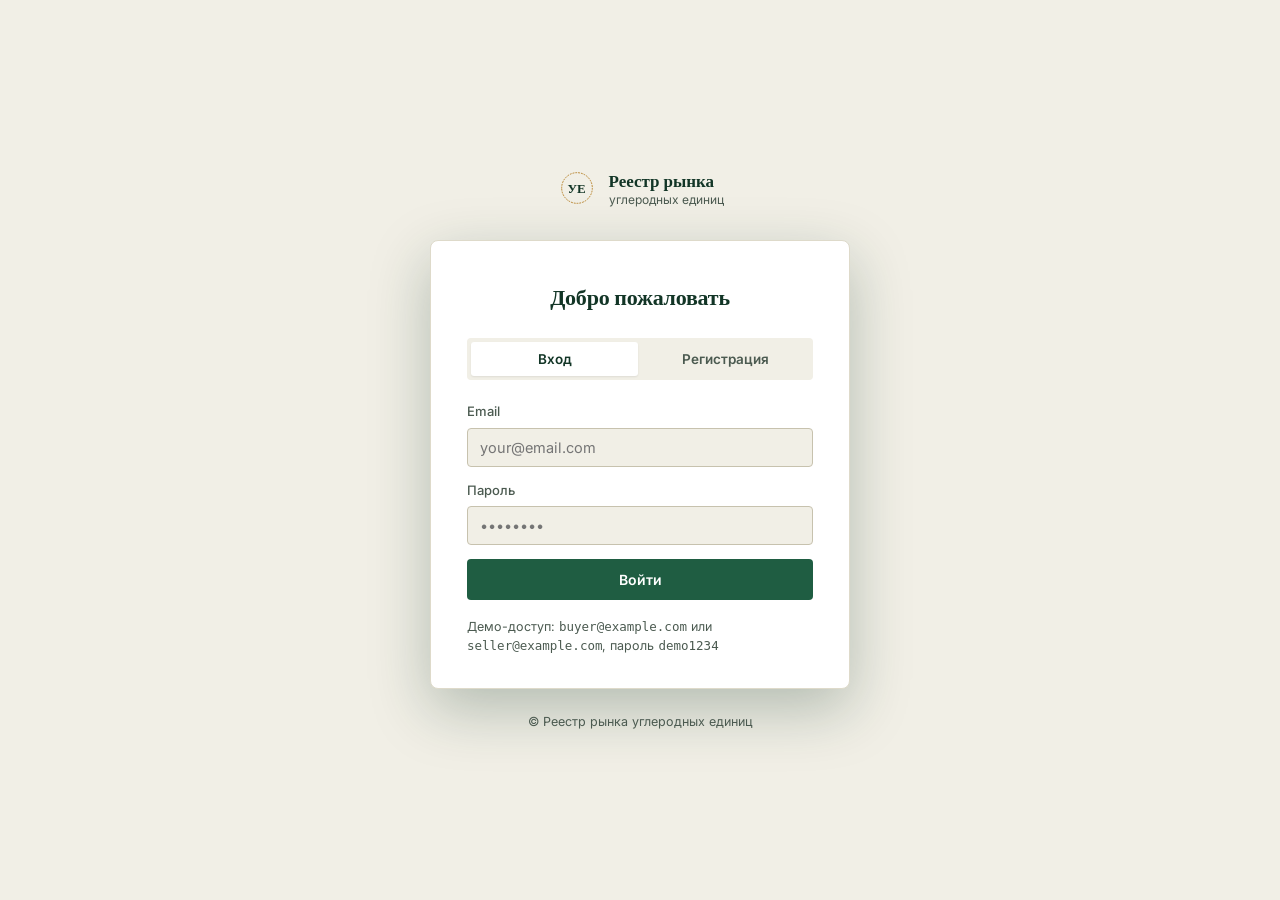
==== login.html @ e56c46d9 "first commit" ====
<!doctype html>
<html lang="ru">
<head>
<meta charset="utf-8" />
<meta name="viewport" content="width=device-width, initial-scale=1" />
<title>Войти · Рынок углеродных единиц</title>
<link rel="preconnect" href="https://fonts.googleapis.com">
<link rel="preconnect" href="https://fonts.gstatic.com" crossorigin>
<link href="https://fonts.googleapis.com/css2?family=Fraunces:opsz,wght@9..144,400;9..144,500;9..144,600&family=Inter:wght@400;500;600;700&family=IBM+Plex+Mono:wght@400;500&display=swap" rel="stylesheet">
<link rel="stylesheet" href="/style.css" />
<style>
  /* Страница входа — центрированная карточка на фоне paper */
  .login-page {
    min-height: 100vh;
    display: flex;
    flex-direction: column;
    align-items: center;
    justify-content: center;
    padding: 24px 16px;
    background: var(--paper);
  }

  .login-brand {
    display: flex;
    align-items: center;
    gap: 12px;
    margin-bottom: 32px;
    text-decoration: none;
  }
  .login-brand-text {
    display: flex;
    flex-direction: column;
    line-height: 1.25;
  }
  .login-brand-name {
    font-family: var(--font-display);
    font-size: 17px;
    font-weight: 600;
    color: var(--forest-deep);
  }
  .login-brand-sub {
    font-size: 12px;
    color: var(--ink-soft);
  }

  .login-card {
    width: 100%;
    max-width: 420px;
    background: var(--surface);
    border: 1px solid var(--line);
    border-radius: var(--radius-md);
    padding: 40px 36px 32px;
    box-shadow: var(--shadow-modal);
    text-align: center;
  }

  .login-title {
    font-size: 22px;
    margin-bottom: 24px;
  }

  /* Перекрываем display: none у [hidden] для форм,
     чтобы tabbar-переключатель работал корректно */
  .login-card form[hidden] {
    display: none !important;
  }

  .auth-error {
    margin-top: 8px;
    color: var(--brick);
    background: var(--brick-tint);
    border-radius: var(--radius-sm);
    padding: 10px 12px;
    font-size: 13.5px;
    text-align: left;
  }

  .login-footer {
    margin-top: 24px;
    font-size: 12.5px;
    color: var(--ink-soft);
  }
</style>
</head>
<body>
<div class="login-page">

  <!-- Логотип -->
  <div class="login-brand">
    <span class="seal" aria-hidden="true">
      <svg viewBox="0 0 120 120"><path d="M 60,60 m -46,0 a 46,46 0 1,1 92,0 a 46,46 0 1,1 -92,0"/></svg>
      <span class="seal-year">УЕ</span>
    </span>
    <span class="login-brand-text">
      <span class="login-brand-name">Реестр рынка</span>
      <span class="login-brand-sub">углеродных единиц</span>
    </span>
  </div>

  <!-- Карточка входа / регистрации -->
  <div class="login-card">
    <h2 class="login-title">Добро пожаловать</h2>

    <div class="tabbar" role="tablist">
      <button class="tabbar-btn is-active" data-authtab="login" role="tab">Вход</button>
      <button class="tabbar-btn" data-authtab="register" role="tab">Регистрация</button>
    </div>

    <!-- Форма входа -->
    <form id="login-form" class="stack">
      <label class="field">
        <span>Email</span>
        <input type="email" name="email" required autocomplete="email" placeholder="your@email.com">
      </label>
      <label class="field">
        <span>Пароль</span>
        <input type="password" name="password" required autocomplete="current-password" placeholder="••••••••">
      </label>
      <button class="btn btn--primary" type="submit">Войти</button>
      <p class="hint">Демо-доступ: <code>buyer@example.com</code> или <code>seller@example.com</code>, пароль <code>demo1234</code></p>
    </form>

    <!-- Форма регистрации -->
    <form id="register-form" class="stack" hidden>
      <label class="field">
        <span>Тип участника</span>
        <select name="user_type" id="user-type-select">
          <option value="INDIVIDUAL">Физическое лицо</option>
          <option value="LEGAL_ENTITY">Юридическое лицо</option>
        </select>
      </label>
      <label class="field">
        <span>ФИО / Название организации</span>
        <input type="text" name="display_name" required placeholder="например, Иван Иванов">
      </label>
      <label class="field" id="inn-field" hidden>
        <span>ИНН</span>
        <input type="text" name="inn" placeholder="7701234567">
      </label>
      <label class="field" id="ogrn-field" hidden>
        <span>ОГРН</span>
        <input type="text" name="ogrn" placeholder="1027700123456">
      </label>
      <label class="field">
        <span>Email</span>
        <input type="email" name="email" required autocomplete="email" placeholder="your@email.com">
      </label>
      <label class="field">
        <span>Пароль</span>
        <input type="password" name="password" required autocomplete="new-password" placeholder="минимум 6 символов">
      </label>
      <button class="btn btn--primary" type="submit">Зарегистрироваться</button>
    </form>

    <p id="auth-error" class="auth-error" hidden></p>
  </div>

  <p class="login-footer">© Реестр рынка углеродных единиц</p>
</div>

<script src="/config.js"></script>
<script>
  const API_BASE_URL = (window.CARBON_MARKET_API_URL || "http://127.0.0.1:8000").replace(/\/+$/, "");

  function apiUrl(path) {
    if (/^https?:\/\//i.test(path)) return path;
    const normalizedPath = path.startsWith("/") ? path : `/${path}`;
    return `${API_BASE_URL}${normalizedPath}`;
  }

  // Если уже авторизован — сразу на главную
  if (localStorage.getItem("cm_token")) {
    window.location.replace("/");
  }

  // Переключение вкладок Вход / Регистрация
  document.querySelectorAll("[data-authtab]").forEach((btn) => {
    btn.addEventListener("click", () => {
      document.querySelectorAll("[data-authtab]").forEach((b) => b.classList.remove("is-active"));
      btn.classList.add("is-active");
      const target = btn.dataset.authtab;
      document.getElementById("login-form").hidden = target !== "login";
      document.getElementById("register-form").hidden = target !== "register";
      document.getElementById("auth-error").hidden = true;
    });
  });

  // Показ/скрытие полей ИНН и ОГРН для юрлиц
  document.getElementById("user-type-select").addEventListener("change", function () {
    const isLegal = this.value === "LEGAL_ENTITY";
    document.getElementById("inn-field").hidden = !isLegal;
    document.getElementById("ogrn-field").hidden = !isLegal;
  });

  function showError(msg) {
    const el = document.getElementById("auth-error");
    el.textContent = msg;
    el.hidden = false;
  }

  async function apiFetch(path, body) {
    const res = await fetch(apiUrl(path), {
      method: "POST",
      headers: { "Content-Type": "application/json" },
      body: JSON.stringify(body),
    });
    let data = null;
    try { data = await res.json(); } catch (_) {}
    if (!res.ok) {
      throw new Error(data?.detail || data?.error || `Ошибка ${res.status}`);
    }
    return data;
  }

  function onSuccess(data) {
    localStorage.setItem("cm_token", data.token);
    localStorage.setItem("cm_user", JSON.stringify({
      id: data.user_id,
      user_type: data.user_type,
      display_name: data.display_name,
    }));
    window.location.replace("/");
  }

  document.getElementById("login-form").addEventListener("submit", async (e) => {
    e.preventDefault();
    const fd = new FormData(e.target);
    try {
      const data = await apiFetch("/auth/login", {
        email: fd.get("email"),
        password: fd.get("password"),
      });
      onSuccess(data);
    } catch (err) {
      showError(err.message);
    }
  });

  document.getElementById("register-form").addEventListener("submit", async (e) => {
    e.preventDefault();
    const fd = new FormData(e.target);
    try {
      const data = await apiFetch("/auth/register", {
        email: fd.get("email"),
        password: fd.get("password"),
        user_type: fd.get("user_type"),
        display_name: fd.get("display_name"),
        inn: fd.get("inn") || null,
        ogrn: fd.get("ogrn") || null,
      });
      onSuccess(data);
    } catch (err) {
      showError(err.message);
    }
  });
</script>
</body>
</html>
---- style.css ----
/* ============================================================
   ТОКЕНЫ ДИЗАЙНА
   Тема: официальный реестр / сертификат. Тёплая бумага + глубокий
   лесной зелёный (углерод/лес) + бронзовый акцент (цвет печати реестра).
   Числа и данные — моноширинным шрифтом, как в реестровой книге.
   ============================================================ */
:root {
  --paper: #F1EFE6;
  --surface: #FFFFFF;
  --ink: #1B2B22;
  --ink-soft: #4B5A50;
  --line: #DEDACA;
  --line-strong: #C7C2AE;

  --forest: #1F5D42;
  --forest-deep: #123526;
  --forest-tint: #E1EAE3;

  --bronze: #B8842E;
  --bronze-tint: #F3E7CF;

  --brick: #A23B2E;
  --brick-tint: #F5E2DD;

  --font-display: "Fraunces", Georgia, serif;
  --font-body: "Inter", -apple-system, BlinkMacSystemFont, sans-serif;
  --font-mono: "IBM Plex Mono", ui-monospace, Menlo, monospace;

  --radius-sm: 4px;
  --radius-md: 8px;
  --shadow-card: 0 1px 2px rgba(27, 43, 34, 0.06), 0 6px 16px rgba(27, 43, 34, 0.05);
  --shadow-modal: 0 20px 60px rgba(18, 53, 38, 0.28);
  --topbar-h: 64px;
}

* { box-sizing: border-box; }

html, body {
  margin: 0; padding: 0;
  background: var(--paper);
  color: var(--ink);
  font-family: var(--font-body);
  font-size: 15px;
  line-height: 1.5;
  -webkit-font-smoothing: antialiased;
}

h1, h2, h3 { font-family: var(--font-display); color: var(--forest-deep); margin: 0; }
h1 { font-size: 32px; font-weight: 600; letter-spacing: -0.01em; line-height: 1.2; }
h2 { font-size: 24px; font-weight: 600; letter-spacing: -0.01em; }
h3 { font-size: 17px; font-weight: 600; }
p { margin: 0; }

button { font-family: inherit; cursor: pointer; background: none; border: none; }
input, select { font-family: var(--font-body); }

:focus-visible { outline: 2px solid var(--bronze); outline-offset: 2px; }

@media (prefers-reduced-motion: reduce) { * { animation: none !important; transition: none !important; } }

/* ---------------- ПЕЧАТЬ / SEAL (фирменный знак) ---------------- */
.seal { position: relative; width: 40px; height: 40px; flex: none; color: var(--bronze); }
.seal--lg { width: 68px; height: 68px; margin: 0 auto 16px; }
.seal svg { width: 100%; height: 100%; animation: seal-spin 40s linear infinite; }
.seal path { fill: none; stroke: currentColor; stroke-width: 3; stroke-dasharray: 3 5.5; stroke-linecap: round; }
.seal-year { position: absolute; inset: 0; display: flex; align-items: center; justify-content: center; font-family: var(--font-display); font-weight: 600; color: var(--forest-deep); font-size: 13px; }
.seal--lg .seal-year { font-size: 19px; }
@keyframes seal-spin { to { transform: rotate(360deg); } }

/* ================= ШАПКА САЙТА ================= */
.topbar {
  position: sticky; top: 0; z-index: 20;
  background: var(--forest-deep);
  height: var(--topbar-h);
  box-shadow: 0 1px 0 rgba(0,0,0,.15);
}
.topbar-inner {
  max-width: 1180px; margin: 0 auto; height: 100%;
  padding: 0 28px;
  display: flex; align-items: center; gap: 28px;
}
.brand { display: flex; align-items: center; gap: 10px; }
.brand .seal { color: var(--bronze); }
.brand .seal-year { color: #EFE9DA; }
.brand-text { display: flex; flex-direction: column; align-items: flex-start; line-height: 1.25; }
.brand-name { font-family: var(--font-display); font-size: 15px; font-weight: 600; color: #fff; }
.brand-sub { font-size: 11px; color: #A9BBAE; }

.topnav { display: flex; gap: 4px; flex: 1; }
.topnav-item {
  color: #C6D3C9; font-size: 13.5px; font-weight: 500;
  padding: 9px 14px; border-radius: var(--radius-sm);
}
.topnav-item:hover { color: #fff; background: rgba(255,255,255,.06); }
.topnav-item.is-active { color: #fff; background: rgba(184,132,46,.2); }

.auth-area { position: relative; }

/* --- профильное меню --- */
.user-chip { position: relative; }
.user-chip-btn { display: flex; align-items: center; gap: 8px; padding: 6px 10px 6px 6px; border-radius: 999px; color: #EFE9DA; }
.user-chip-btn:hover { background: rgba(255,255,255,.08); }
.user-chip-avatar {
  width: 28px; height: 28px; border-radius: 50%;
  background: var(--bronze); color: var(--forest-deep);
  display: flex; align-items: center; justify-content: center;
  font-family: var(--font-display); font-weight: 600; font-size: 13px;
}
.user-chip-name { font-size: 13.5px; font-weight: 500; max-width: 140px; overflow: hidden; text-overflow: ellipsis; white-space: nowrap; }
.chevron { color: #93A897; }

.user-menu {
  position: absolute; right: 0; top: calc(100% + 10px);
  background: var(--surface); color: var(--ink);
  border: 1px solid var(--line); border-radius: var(--radius-md);
  box-shadow: var(--shadow-modal);
  padding: 14px 16px; min-width: 200px;
  animation: pop .12s ease both;
}
@keyframes pop { from { opacity: 0; transform: translateY(-4px); } to { opacity: 1; transform: none; } }
.user-menu-name { font-weight: 600; font-size: 14px; color: var(--forest-deep); }
.user-menu-type { font-size: 12.5px; color: var(--ink-soft); margin-bottom: 12px; }
.user-menu-link {
  width: 100%; text-align: left; font-size: 13px; font-weight: 600;
  padding: 8px 0; color: var(--forest); border-top: 1px solid var(--line);
}
.user-menu-link:hover { text-decoration: underline; }
.user-menu-logout {
  width: 100%; text-align: left; font-size: 13px; font-weight: 600;
  padding: 8px 0 0; color: var(--brick); border-top: 1px solid var(--line);
}
.user-menu-logout:hover { text-decoration: underline; }

.profile-figure { font-family: var(--font-display); font-size: 32px; font-weight: 600; color: var(--forest-deep); }

/* ================= КНОПКИ / ПОЛЯ ================= */
.btn {
  border: 1px solid transparent; border-radius: var(--radius-sm);
  padding: 11px 18px; font-size: 14px; font-weight: 600;
  transition: transform .08s ease, background .15s ease, border-color .15s ease;
}
.btn:active { transform: translateY(1px); }
.btn--primary { background: var(--forest); color: #fff; }
.btn--primary:hover { background: #194a35; }
.btn--ghost { background: transparent; border-color: var(--line-strong); color: var(--ink); }
.btn--ghost:hover { border-color: var(--forest); color: var(--forest-deep); }
.btn--sm { padding: 7px 12px; font-size: 12.5px; }
.btn--danger { background: transparent; border-color: var(--brick); color: var(--brick); }
.btn--danger:hover { background: var(--brick-tint); }
.btn[disabled] { opacity: .5; cursor: not-allowed; }

.stack { display: flex; flex-direction: column; gap: 14px; text-align: left; }
.field { display: flex; flex-direction: column; gap: 6px; font-size: 13px; color: var(--ink-soft); font-weight: 500; }
.field-row { display: grid; grid-template-columns: 1fr 1fr; gap: 14px; }
.field input, .field select {
  font-size: 14.5px; color: var(--ink); background: var(--paper);
  border: 1px solid var(--line-strong); border-radius: var(--radius-sm); padding: 10px 12px;
}
.field input:focus, .field select:focus { border-color: var(--forest); background: var(--surface); }
.hint { color: var(--ink-soft); font-size: 12.5px; margin-top: 4px; }

.tabbar { display: flex; gap: 4px; background: var(--paper); border-radius: var(--radius-sm); padding: 4px; margin-bottom: 22px; }
.tabbar-btn { flex: 1; border-radius: 3px; padding: 9px; font-size: 13.5px; font-weight: 600; color: var(--ink-soft); }
.tabbar-btn.is-active { background: var(--surface); color: var(--forest-deep); box-shadow: 0 1px 2px rgba(0,0,0,.08); }

/* ================= МОДАЛКА АВТОРИЗАЦИИ ================= */
.modal-overlay {
  position: fixed; inset: 0; z-index: 100;
  background: rgba(18, 53, 38, 0.45);
  display: flex; align-items: center; justify-content: center;
  padding: 20px;
  overflow-y: auto;          /* прокрутка оверлея при высокой форме  */
  animation: fade .15s ease both;
}
/* Исправление: атрибут hidden должен побеждать display:flex */
.modal-overlay[hidden] { display: none !important; }

@keyframes fade { from { opacity: 0; } to { opacity: 1; } }
.modal {
  position: relative;
  width: 100%; max-width: 420px;
  max-height: calc(100vh - 40px);  /* не выходить за края экрана */
  overflow-y: auto;                 /* прокрутка внутри модалки    */
  background: var(--surface);
  border-radius: var(--radius-md);
  box-shadow: var(--shadow-modal);
  padding: 40px 36px 32px;
  text-align: center;
  animation: rise-modal .18s ease both;
}
@keyframes rise-modal { from { opacity: 0; transform: translateY(10px) scale(.98); } to { opacity: 1; transform: none; } }
.modal-close {
  position: absolute; top: 14px; right: 14px;
  width: 30px; height: 30px; border-radius: 50%;
  color: var(--ink-soft); font-size: 14px;
}
.modal-close:hover { background: var(--paper); color: var(--ink); }

.auth-title { font-size: 22px; margin-bottom: 8px; }
.auth-sub { color: var(--ink-soft); font-size: 13.5px; margin-bottom: 20px; background: var(--bronze-tint); padding: 10px 12px; border-radius: var(--radius-sm); }
.auth-error { margin-top: 16px; color: var(--brick); background: var(--brick-tint); border-radius: var(--radius-sm); padding: 10px 12px; font-size: 13.5px; text-align: left; }

/* ================= LAYOUT ОСНОВНОЙ СТРАНИЦЫ ================= */
.page { max-width: 1180px; margin: 0 auto; padding: 40px 28px 90px; }

.view { display: none; }
.view.is-active { display: block; animation: rise .35s ease both; }
@keyframes rise { from { opacity: 0; transform: translateY(6px); } to { opacity: 1; transform: none; } }

.hero { max-width: 62ch; margin-bottom: 40px; }
.hero p { color: var(--ink-soft); font-size: 15px; margin-top: 12px; }

.eyebrow { font-family: var(--font-mono); font-size: 11px; letter-spacing: .08em; text-transform: uppercase; color: var(--bronze); margin-bottom: 8px; display: block; }

.finder { margin-bottom: 48px; }
.finder-title { font-size: 19px; margin-bottom: 16px; }

.view-head { display: flex; align-items: flex-end; justify-content: space-between; gap: 20px; margin-bottom: 22px; }
.view-head--tight { margin-top: 8px; margin-bottom: 16px; }
.market-controls { display: flex; gap: 8px; align-items: center; }
.market-controls select { border: 1px solid var(--line-strong); border-radius: var(--radius-sm); padding: 8px 10px; font-size: 13px; background: var(--surface); }
.section-label { font-size: 13px; text-transform: uppercase; letter-spacing: .06em; color: var(--ink-soft); margin: 8px 0 12px; font-weight: 600; }

/* ---------------- AUTH GATE (заглушка для приватных разделов) ---------------- */
.authgate {
  background: var(--surface); border: 1px dashed var(--line-strong); border-radius: var(--radius-md);
  padding: 40px 28px; text-align: center; max-width: 460px; margin: 20px auto;
}
.authgate p { color: var(--ink-soft); margin-bottom: 16px; font-size: 14px; }

/* ---------------- PANELS / GRIDS ---------------- */
.grid-2 { display: grid; grid-template-columns: 1fr 1fr; gap: 22px; }
.panel { background: var(--surface); border: 1px solid var(--line); border-radius: var(--radius-md); padding: 24px; box-shadow: var(--shadow-card); }
.panel-head { margin-bottom: 8px; }
.panel-desc { color: var(--ink-soft); font-size: 13.5px; margin-bottom: 16px; display: block; }
.panel h3 { margin-bottom: 6px; }

.filters { margin: 6px 0 16px; font-size: 13px; }
.filters summary { cursor: pointer; color: var(--forest); font-weight: 600; }
.filters--standalone { background: var(--surface); border: 1px solid var(--line); border-radius: var(--radius-md); padding: 14px 18px; margin-bottom: 20px; }
.filters-grid { display: grid; grid-template-columns: repeat(3, 1fr); gap: 12px; margin-top: 12px; }

/* ---------------- ПРЕВЬЮ ПОДБОРА (топ предложений до покупки) ---------------- */
.quote-result {
  margin-top: 22px;
  background: var(--surface); border: 1px solid var(--bronze); border-radius: var(--radius-md);
  padding: 24px; box-shadow: var(--shadow-card);
  animation: rise .3s ease both;
}
.quote-head { display: flex; justify-content: space-between; align-items: baseline; gap: 16px; margin-bottom: 4px; flex-wrap: wrap; }
.quote-head h3 { font-size: 17px; }
.quote-total { font-family: var(--font-mono); font-size: 20px; font-weight: 600; color: var(--forest-deep); }
.quote-warning { background: var(--brick-tint); color: var(--brick); border-radius: var(--radius-sm); padding: 10px 12px; font-size: 13px; margin-bottom: 14px; }

.quote-table { width: 100%; border-collapse: collapse; font-size: 13px; margin-bottom: 18px; }
.quote-table th { text-align: left; font-family: var(--font-mono); font-size: 10.5px; text-transform: uppercase; letter-spacing: .04em; color: var(--ink-soft); padding: 8px 10px; border-bottom: 1px solid var(--line); }
.quote-table td { padding: 10px; border-bottom: 1px solid var(--line); vertical-align: top; }
.quote-table tr:last-child td { border-bottom: none; }
.quote-table .num { font-family: var(--font-mono); }
.quote-seller { font-weight: 600; color: var(--forest-deep); }
.quote-tags { display: flex; flex-wrap: wrap; gap: 4px; margin-top: 4px; }

.quote-foot { display: flex; align-items: center; justify-content: space-between; gap: 12px; flex-wrap: wrap; }
.quote-more { font-size: 12.5px; color: var(--ink-soft); }

/* ---------------- CARDS: LISTINGS / VOUCHERS ---------------- */
.cards-grid { display: grid; grid-template-columns: repeat(auto-fill, minmax(300px, 1fr)); gap: 16px; }
.card { position: relative; background: var(--surface); border: 1px solid var(--line); border-radius: var(--radius-md); padding: 20px 20px 18px; box-shadow: var(--shadow-card); }
.card-project { font-family: var(--font-display); font-size: 16px; font-weight: 600; color: var(--forest-deep); max-width: 76%; margin-bottom: 4px; }
.card-seller { font-size: 12.5px; color: var(--ink-soft); margin-bottom: 10px; }
.card-tags { display: flex; flex-wrap: wrap; gap: 6px; margin-bottom: 14px; }
.tag { font-size: 11px; font-family: var(--font-mono); background: var(--forest-tint); color: var(--forest-deep); padding: 3px 7px; border-radius: 3px; }

.card-rows { border-top: 1px dashed var(--line-strong); padding-top: 12px; display: flex; flex-direction: column; gap: 7px; }
.card-row { display: flex; justify-content: space-between; font-size: 13px; color: var(--ink-soft); }
.card-row b { font-family: var(--font-mono); color: var(--ink); font-weight: 500; }
.card-row .price { color: var(--forest-deep); font-weight: 600; }

.card-foot { margin-top: 16px; display: flex; gap: 8px; align-items: center; }
.card-foot input[type=number] { width: 96px; padding: 8px 10px; border: 1px solid var(--line-strong); border-radius: var(--radius-sm); font-family: var(--font-mono); font-size: 13px; }

.status-pill { font-size: 10.5px; font-weight: 700; letter-spacing: .04em; text-transform: uppercase; padding: 3px 8px; border-radius: 20px; }
.status-pill--active { background: var(--forest-tint); color: var(--forest-deep); }
.status-pill--cancelled, .status-pill--sold_out { background: #EFEAE0; color: var(--ink-soft); }

/* ---------------- LEDGER TABLE (мои объявления) ---------------- */
.ledger { border: 1px solid var(--line); border-radius: var(--radius-md); overflow: hidden; background: var(--surface); }
.ledger table { width: 100%; border-collapse: collapse; font-size: 13px; }
.ledger th { text-align: left; font-family: var(--font-mono); font-size: 10.5px; text-transform: uppercase; letter-spacing: .05em; color: var(--ink-soft); background: var(--paper); padding: 10px 14px; border-bottom: 1px solid var(--line); }
.ledger td { padding: 12px 14px; border-bottom: 1px solid var(--line); vertical-align: middle; }
.ledger tr:last-child td { border-bottom: none; }
.ledger td.num { font-family: var(--font-mono); }
.empty-row { padding: 28px; text-align: center; color: var(--ink-soft); font-size: 13.5px; }

/* ---------------- TOAST ---------------- */
.toast {
  position: fixed; bottom: 24px; left: 50%; transform: translateX(-50%);
  background: var(--forest-deep); color: #fff; padding: 13px 20px; border-radius: var(--radius-sm);
  font-size: 13.5px; box-shadow: 0 8px 24px rgba(0,0,0,.25); z-index: 200; max-width: 460px;
}
.toast--error { background: var(--brick); }
.toast--success { background: var(--forest); }

/* ---------------- QUOTE ACCORDION ITEMS (qi) ---------------- */
.qi-list { display: flex; flex-direction: column; gap: 6px; margin: 14px 0; }
.qi {
  background: var(--paper); border: 1px solid var(--line-strong);
  border-radius: var(--radius-sm); overflow: hidden;
}
.qi-head {
  width: 100%; display: flex; align-items: center; gap: 12px;
  padding: 12px 14px; cursor: pointer; text-align: left;
  background: none; border: none; font-family: inherit;
}
.qi-head:hover { background: var(--forest-tint); }
.qi-left { flex: 1; min-width: 0; }
.qi-project { font-weight: 600; font-size: 14px; color: var(--forest-deep); white-space: nowrap; overflow: hidden; text-overflow: ellipsis; }
.qi-seller { font-size: 12px; color: var(--ink-soft); margin-top: 2px; }
.qi-seller-link { background: none; border: none; padding: 0; font: inherit; font-size: 12px; color: var(--forest); cursor: pointer; text-decoration: underline; text-underline-offset: 2px; }
.qi-seller-link:hover { color: var(--forest-deep); }
.qi-right { display: flex; align-items: center; gap: 10px; flex-shrink: 0; }
.qi-qty { font-family: var(--font-mono); font-size: 13px; color: var(--ink-soft); }
.qi-price { font-family: var(--font-mono); font-size: 13px; color: var(--ink-soft); }
.qi-subtotal { font-family: var(--font-mono); font-size: 14px; font-weight: 600; color: var(--forest-deep); }
.qi-chevron { color: var(--ink-soft); transition: transform .15s ease; flex-shrink: 0; }
.qi-body { padding: 12px 14px 14px; border-top: 1px solid var(--line); background: var(--surface); }
.qi-detail-row { font-size: 12.5px; color: var(--ink-soft); line-height: 1.7; }
.qi-more { font-size: 12.5px; color: var(--ink-soft); margin: 0; }

/* ---------------- SELLER PROFILE MODAL ---------------- */
.seller-modal { max-width: 540px; }
.seller-listings { display: flex; flex-direction: column; gap: 10px; }
.seller-listing-row {
  display: flex; justify-content: space-between; align-items: flex-start; gap: 12px;
  padding: 12px 0; border-bottom: 1px solid var(--line);
}
.seller-listing-row:last-child { border-bottom: none; }
.seller-listing-project { font-weight: 600; font-size: 14px; color: var(--forest-deep); margin-bottom: 4px; }
.seller-listing-tags { display: flex; flex-wrap: wrap; gap: 4px; }
.seller-listing-price { font-family: var(--font-mono); font-weight: 600; font-size: 14px; color: var(--forest-deep); }
.seller-listing-qty { font-family: var(--font-mono); font-size: 12.5px; color: var(--ink-soft); }
.seller-listing-constraints { font-size: 11.5px; color: var(--ink-soft); margin-top: 2px; }

/* ---------------- HISTORY SECTION ---------------- */
.history-list { display: flex; flex-direction: column; gap: 12px; }
.history-card {
  background: var(--surface); border: 1px solid var(--line); border-radius: var(--radius-md);
  padding: 18px 20px; box-shadow: var(--shadow-card);
}
.hc-head { display: flex; justify-content: space-between; align-items: flex-start; gap: 16px; margin-bottom: 10px; }
.hc-info { display: flex; flex-direction: column; gap: 6px; }
.hc-qty { font-family: var(--font-display); font-size: 22px; font-weight: 600; color: var(--forest-deep); }
.hc-meta { display: flex; gap: 6px; flex-wrap: wrap; align-items: center; }
.hc-right { text-align: right; flex-shrink: 0; }
.hc-total { font-family: var(--font-mono); font-size: 16px; font-weight: 600; color: var(--forest-deep); }
.hc-date { font-size: 12px; color: var(--ink-soft); margin-top: 2px; }
.hc-details { margin-top: 6px; }
.hc-details summary { font-size: 12.5px; font-weight: 600; color: var(--forest); cursor: pointer; user-select: none; }
.hc-comps { display: flex; flex-direction: column; gap: 6px; margin-top: 10px; }
.hc-comp { display: flex; justify-content: space-between; align-items: center; gap: 12px; padding: 8px 0; border-bottom: 1px solid var(--line); }
.hc-comp:last-child { border-bottom: none; }
.hc-comp-left { display: flex; flex-direction: column; gap: 2px; }
.hc-comp-project { font-size: 12px; color: var(--ink-soft); }
.hc-comp-right { display: flex; align-items: center; gap: 8px; flex-shrink: 0; }
.hc-comp-qty { font-family: var(--font-mono); font-size: 12.5px; }
.hc-comp-price { font-family: var(--font-mono); font-size: 12px; color: var(--ink-soft); }

/* ---------------- ССЫЛКА-КНОПКА ВНУТРИ ТЕКСТА (переход к проверке векселя) ---------------- */
.link-inline {
  font: inherit; color: var(--forest); font-weight: 600;
  text-decoration: underline; text-underline-offset: 2px; padding: 0;
}
.link-inline:hover { color: var(--forest-deep); }

/* ---------------- НОМЕР ВЕКСЕЛЯ (кликабельный, ведёт к проверке) ---------------- */
.voucher-number-btn {
  font-family: var(--font-mono); font-size: 12.5px; font-weight: 600;
  color: var(--bronze); background: var(--bronze-tint);
  padding: 3px 8px; border-radius: 3px; letter-spacing: .02em;
}
.voucher-number-btn:hover { background: var(--bronze); color: #fff; }

/* ---------------- ПРОВЕРКА ВЕКСЕЛЯ (форма + результат) ---------------- */
.verify-form { display: flex; gap: 12px; align-items: flex-end; max-width: 480px; margin-bottom: 28px; }
.verify-form .field { flex: 1; }

.voucher-passport { background: var(--surface); border: 1px solid var(--line); border-radius: var(--radius-md); padding: 24px; box-shadow: var(--shadow-card); margin-bottom: 22px; }
.vp-head { display: flex; justify-content: space-between; align-items: flex-start; gap: 16px; margin-bottom: 14px; flex-wrap: wrap; }
.vp-number { font-family: var(--font-mono); font-size: 22px; font-weight: 600; color: var(--forest-deep); }
.vp-project { font-size: 14px; color: var(--ink-soft); margin-top: 2px; }

.vp-chain { margin-top: 22px; }
.vp-chain-title { font-size: 13px; text-transform: uppercase; letter-spacing: .06em; color: var(--ink-soft); font-weight: 600; margin-bottom: 14px; }
.vp-timeline { display: flex; flex-direction: column; }
.vp-step { display: flex; gap: 14px; position: relative; padding-bottom: 20px; }
.vp-step:last-child { padding-bottom: 0; }
.vp-step-rail { display: flex; flex-direction: column; align-items: center; flex-shrink: 0; }
.vp-step-dot { width: 10px; height: 10px; border-radius: 50%; background: var(--forest); margin-top: 4px; flex-shrink: 0; }
.vp-step-dot--cancel { background: var(--brick); }
.vp-step-line { flex: 1; width: 1px; background: var(--line-strong); margin-top: 4px; min-height: 22px; }
.vp-step-body { flex: 1; padding-bottom: 2px; }
.vp-step-label { font-size: 13.5px; font-weight: 600; color: var(--ink); }
.vp-step-meta { font-size: 12px; color: var(--ink-soft); margin-top: 2px; }
.vp-step-price { font-family: var(--font-mono); font-size: 12.5px; color: var(--forest-deep); font-weight: 600; margin-top: 2px; }

/* ---------------- МОИ ОБЪЯВЛЕНИЯ: список векселей без активного лота ---------------- */
.unlisted-vouchers { display: flex; flex-direction: column; gap: 10px; }
.uv-row {
  display: flex; justify-content: space-between; align-items: center; gap: 14px;
  padding: 12px 14px; border: 1px solid var(--line); border-radius: var(--radius-sm);
  background: var(--paper); flex-wrap: wrap;
}
.uv-left { display: flex; flex-direction: column; gap: 4px; min-width: 0; }
.uv-project { font-weight: 600; font-size: 13.5px; color: var(--forest-deep); }
.uv-meta { font-size: 12px; color: var(--ink-soft); }
.uv-foot { display: flex; gap: 8px; align-items: center; flex-shrink: 0; }
.uv-foot input[type=number] { width: 110px; padding: 8px 10px; border: 1px solid var(--line-strong); border-radius: var(--radius-sm); font-family: var(--font-mono); font-size: 13px; }

/* ---------------- КАРТОЧКА ВЕКСЕЛЯ (Мои векселя) ---------------- */
.voucher-card-foot { display: flex; flex-direction: column; gap: 8px; margin-top: 16px; }
.voucher-card-foot .btn { width: 100%; }
.voucher-list-row { display: flex; gap: 8px; align-items: center; }
.voucher-list-row input[type=number] { flex: 1; padding: 8px 10px; border: 1px solid var(--line-strong); border-radius: var(--radius-sm); font-family: var(--font-mono); font-size: 13px; }


@media (max-width: 880px) {
  .topbar-inner { padding: 0 16px; gap: 14px; }
  .brand-text { display: none; }
  .topnav-item { padding: 9px 9px; font-size: 12.5px; }
  .page { padding: 24px 16px 60px; }
  .grid-2, .field-row, .filters-grid { grid-template-columns: 1fr; }
  h1 { font-size: 26px; }
  .verify-form { flex-direction: column; align-items: stretch; }
  .uv-row { flex-direction: column; align-items: stretch; }
}
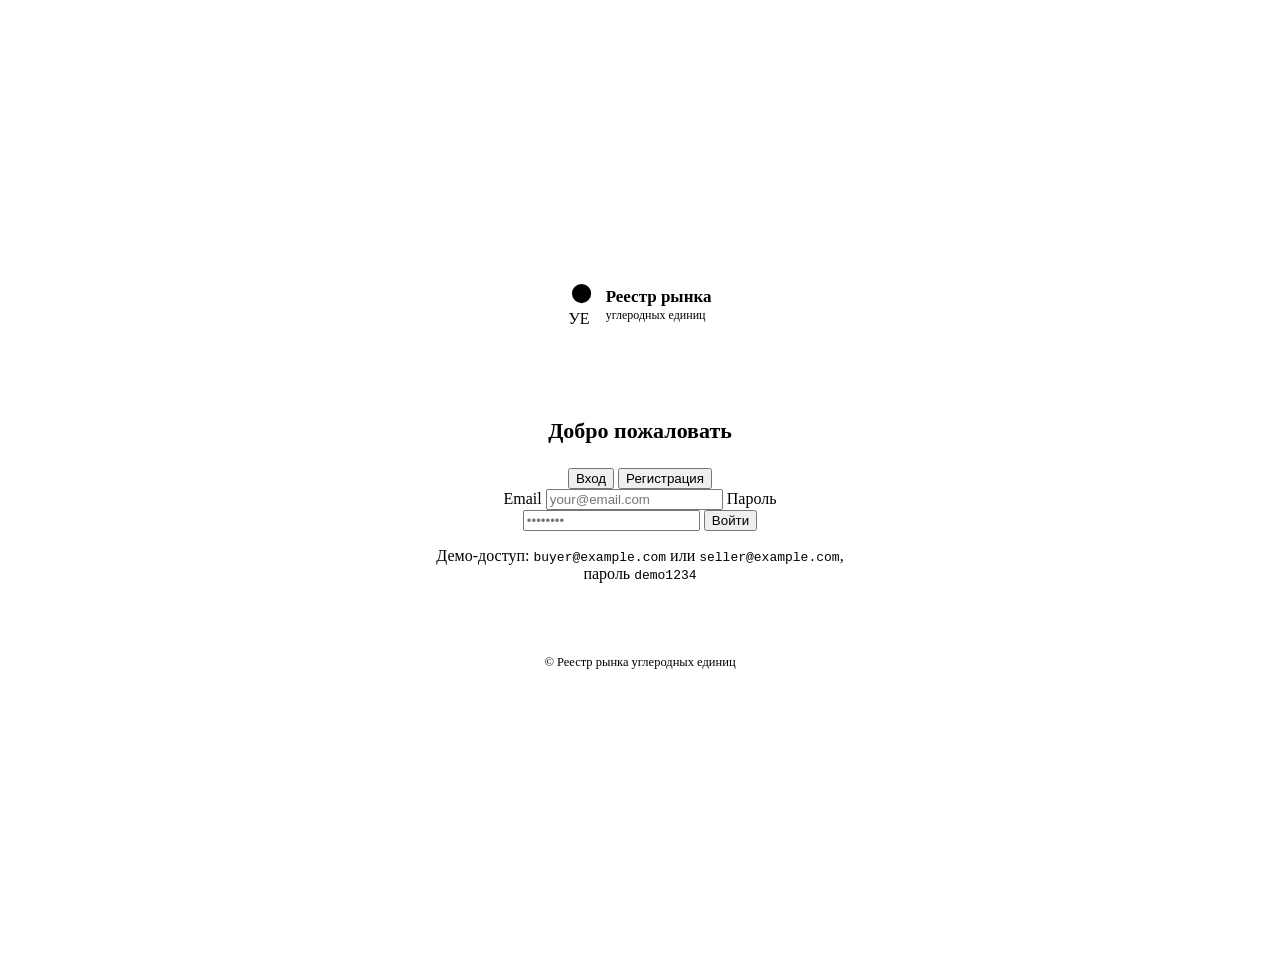
==== commit 7af217fa: "change host" ====
--- a/login.html
+++ b/login.html
@@ -7,7 +7,6 @@
 <link rel="preconnect" href="https://fonts.googleapis.com">
 <link rel="preconnect" href="https://fonts.gstatic.com" crossorigin>
 <link href="https://fonts.googleapis.com/css2?family=Fraunces:opsz,wght@9..144,400;9..144,500;9..144,600&family=Inter:wght@400;500;600;700&family=IBM+Plex+Mono:wght@400;500&display=swap" rel="stylesheet">
-<link rel="stylesheet" href="/style.css" />
 <style>
   /* Страница входа — центрированная карточка на фоне paper */
   .login-page {
@@ -158,7 +157,6 @@
   <p class="login-footer">© Реестр рынка углеродных единиц</p>
 </div>
 
-<script src="/config.js"></script>
 <script>
   const API_BASE_URL = (window.CARBON_MARKET_API_URL || "http://127.0.0.1:8000").replace(/\/+$/, "");
 
@@ -170,7 +168,7 @@
 
   // Если уже авторизован — сразу на главную
   if (localStorage.getItem("cm_token")) {
-    window.location.replace("/");
+    window.location.replace("index.html");
   }
 
   // Переключение вкладок Вход / Регистрация
@@ -219,7 +217,7 @@
       user_type: data.user_type,
       display_name: data.display_name,
     }));
-    window.location.replace("/");
+    window.location.replace("index.html");
   }
 
   document.getElementById("login-form").addEventListener("submit", async (e) => {
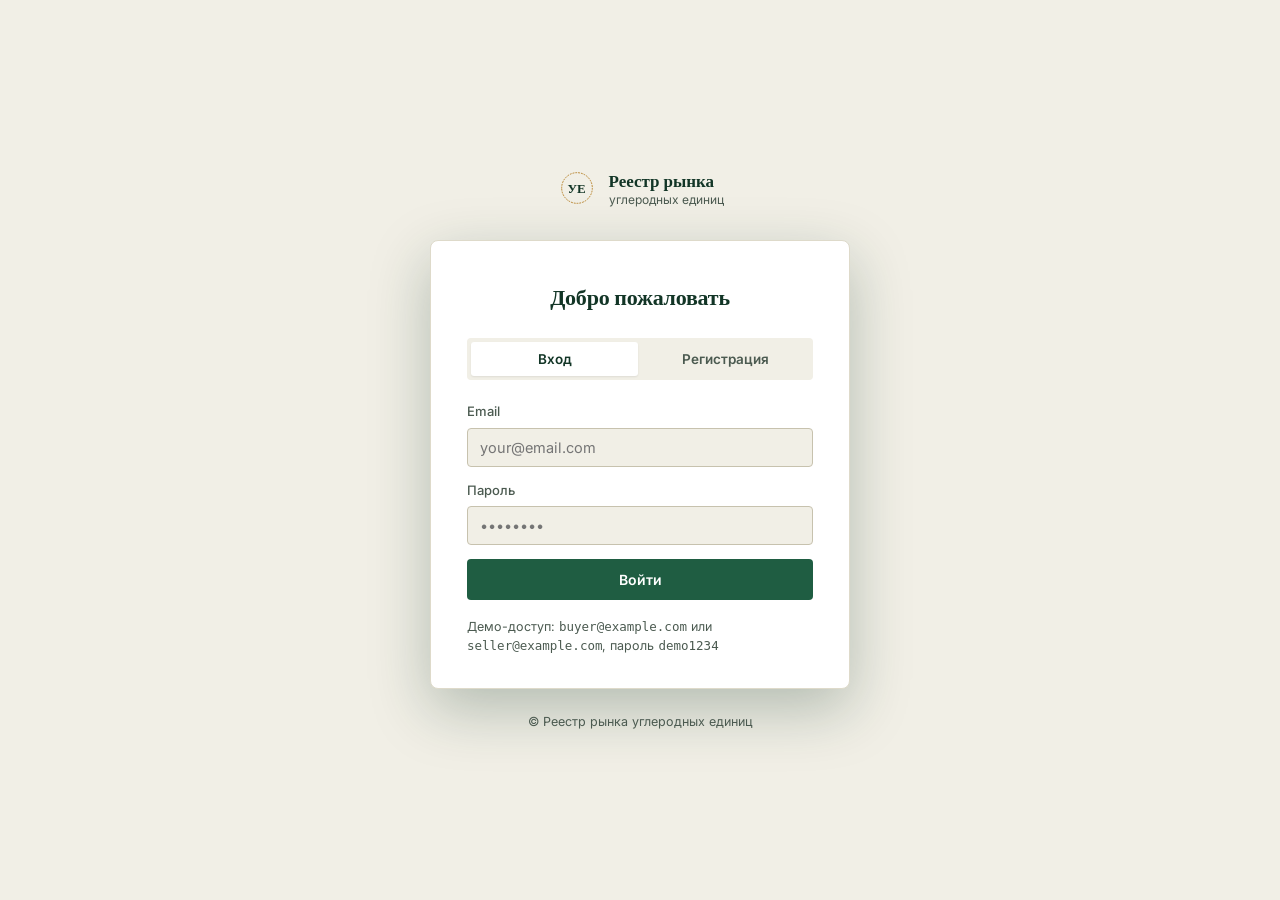
==== commit a3a9f84b: "change host" ====
--- a/login.html
+++ b/login.html
@@ -7,6 +7,7 @@
 <link rel="preconnect" href="https://fonts.googleapis.com">
 <link rel="preconnect" href="https://fonts.gstatic.com" crossorigin>
 <link href="https://fonts.googleapis.com/css2?family=Fraunces:opsz,wght@9..144,400;9..144,500;9..144,600&family=Inter:wght@400;500;600;700&family=IBM+Plex+Mono:wght@400;500&display=swap" rel="stylesheet">
+<link rel="stylesheet" href="./style.css">
 <style>
   /* Страница входа — центрированная карточка на фоне paper */
   .login-page {
@@ -157,6 +158,7 @@
   <p class="login-footer">© Реестр рынка углеродных единиц</p>
 </div>
 
+<script src="./config.js"></script>
 <script>
   const API_BASE_URL = (window.CARBON_MARKET_API_URL || "http://127.0.0.1:8000").replace(/\/+$/, "");
 
@@ -199,7 +201,10 @@
   async function apiFetch(path, body) {
     const res = await fetch(apiUrl(path), {
       method: "POST",
-      headers: { "Content-Type": "application/json" },
+      headers: {
+        "Content-Type": "application/json",
+        "ngrok-skip-browser-warning": "true",
+      },
       body: JSON.stringify(body),
     });
     let data = null;
--- a/style.css
+++ b/style.css
@@ -0,0 +1,435 @@
+/* ============================================================
+   ТОКЕНЫ ДИЗАЙНА
+   Тема: официальный реестр / сертификат. Тёплая бумага + глубокий
+   лесной зелёный (углерод/лес) + бронзовый акцент (цвет печати реестра).
+   Числа и данные — моноширинным шрифтом, как в реестровой книге.
+   ============================================================ */
+:root {
+  --paper: #F1EFE6;
+  --surface: #FFFFFF;
+  --ink: #1B2B22;
+  --ink-soft: #4B5A50;
+  --line: #DEDACA;
+  --line-strong: #C7C2AE;
+
+  --forest: #1F5D42;
+  --forest-deep: #123526;
+  --forest-tint: #E1EAE3;
+
+  --bronze: #B8842E;
+  --bronze-tint: #F3E7CF;
+
+  --brick: #A23B2E;
+  --brick-tint: #F5E2DD;
+
+  --font-display: "Fraunces", Georgia, serif;
+  --font-body: "Inter", -apple-system, BlinkMacSystemFont, sans-serif;
+  --font-mono: "IBM Plex Mono", ui-monospace, Menlo, monospace;
+
+  --radius-sm: 4px;
+  --radius-md: 8px;
+  --shadow-card: 0 1px 2px rgba(27, 43, 34, 0.06), 0 6px 16px rgba(27, 43, 34, 0.05);
+  --shadow-modal: 0 20px 60px rgba(18, 53, 38, 0.28);
+  --topbar-h: 64px;
+}
+
+* { box-sizing: border-box; }
+
+html, body {
+  margin: 0; padding: 0;
+  background: var(--paper);
+  color: var(--ink);
+  font-family: var(--font-body);
+  font-size: 15px;
+  line-height: 1.5;
+  -webkit-font-smoothing: antialiased;
+}
+
+h1, h2, h3 { font-family: var(--font-display); color: var(--forest-deep); margin: 0; }
+h1 { font-size: 32px; font-weight: 600; letter-spacing: -0.01em; line-height: 1.2; }
+h2 { font-size: 24px; font-weight: 600; letter-spacing: -0.01em; }
+h3 { font-size: 17px; font-weight: 600; }
+p { margin: 0; }
+
+button { font-family: inherit; cursor: pointer; background: none; border: none; }
+input, select { font-family: var(--font-body); }
+
+:focus-visible { outline: 2px solid var(--bronze); outline-offset: 2px; }
+
+@media (prefers-reduced-motion: reduce) { * { animation: none !important; transition: none !important; } }
+
+/* ---------------- ПЕЧАТЬ / SEAL (фирменный знак) ---------------- */
+.seal { position: relative; width: 40px; height: 40px; flex: none; color: var(--bronze); }
+.seal--lg { width: 68px; height: 68px; margin: 0 auto 16px; }
+.seal svg { width: 100%; height: 100%; animation: seal-spin 40s linear infinite; }
+.seal path { fill: none; stroke: currentColor; stroke-width: 3; stroke-dasharray: 3 5.5; stroke-linecap: round; }
+.seal-year { position: absolute; inset: 0; display: flex; align-items: center; justify-content: center; font-family: var(--font-display); font-weight: 600; color: var(--forest-deep); font-size: 13px; }
+.seal--lg .seal-year { font-size: 19px; }
+@keyframes seal-spin { to { transform: rotate(360deg); } }
+
+/* ================= ШАПКА САЙТА ================= */
+.topbar {
+  position: sticky; top: 0; z-index: 20;
+  background: var(--forest-deep);
+  height: var(--topbar-h);
+  box-shadow: 0 1px 0 rgba(0,0,0,.15);
+}
+.topbar-inner {
+  max-width: 1180px; margin: 0 auto; height: 100%;
+  padding: 0 28px;
+  display: flex; align-items: center; gap: 28px;
+}
+.brand { display: flex; align-items: center; gap: 10px; }
+.brand .seal { color: var(--bronze); }
+.brand .seal-year { color: #EFE9DA; }
+.brand-text { display: flex; flex-direction: column; align-items: flex-start; line-height: 1.25; }
+.brand-name { font-family: var(--font-display); font-size: 15px; font-weight: 600; color: #fff; }
+.brand-sub { font-size: 11px; color: #A9BBAE; }
+
+.topnav { display: flex; gap: 4px; flex: 1; }
+.topnav-item {
+  color: #C6D3C9; font-size: 13.5px; font-weight: 500;
+  padding: 9px 14px; border-radius: var(--radius-sm);
+}
+.topnav-item:hover { color: #fff; background: rgba(255,255,255,.06); }
+.topnav-item.is-active { color: #fff; background: rgba(184,132,46,.2); }
+
+.auth-area { position: relative; }
+
+/* --- профильное меню --- */
+.user-chip { position: relative; }
+.user-chip-btn { display: flex; align-items: center; gap: 8px; padding: 6px 10px 6px 6px; border-radius: 999px; color: #EFE9DA; }
+.user-chip-btn:hover { background: rgba(255,255,255,.08); }
+.user-chip-avatar {
+  width: 28px; height: 28px; border-radius: 50%;
+  background: var(--bronze); color: var(--forest-deep);
+  display: flex; align-items: center; justify-content: center;
+  font-family: var(--font-display); font-weight: 600; font-size: 13px;
+}
+.user-chip-name { font-size: 13.5px; font-weight: 500; max-width: 140px; overflow: hidden; text-overflow: ellipsis; white-space: nowrap; }
+.chevron { color: #93A897; }
+
+.user-menu {
+  position: absolute; right: 0; top: calc(100% + 10px);
+  background: var(--surface); color: var(--ink);
+  border: 1px solid var(--line); border-radius: var(--radius-md);
+  box-shadow: var(--shadow-modal);
+  padding: 14px 16px; min-width: 200px;
+  animation: pop .12s ease both;
+}
+@keyframes pop { from { opacity: 0; transform: translateY(-4px); } to { opacity: 1; transform: none; } }
+.user-menu-name { font-weight: 600; font-size: 14px; color: var(--forest-deep); }
+.user-menu-type { font-size: 12.5px; color: var(--ink-soft); margin-bottom: 12px; }
+.user-menu-link {
+  width: 100%; text-align: left; font-size: 13px; font-weight: 600;
+  padding: 8px 0; color: var(--forest); border-top: 1px solid var(--line);
+}
+.user-menu-link:hover { text-decoration: underline; }
+.user-menu-logout {
+  width: 100%; text-align: left; font-size: 13px; font-weight: 600;
+  padding: 8px 0 0; color: var(--brick); border-top: 1px solid var(--line);
+}
+.user-menu-logout:hover { text-decoration: underline; }
+
+.profile-figure { font-family: var(--font-display); font-size: 32px; font-weight: 600; color: var(--forest-deep); }
+
+/* ================= КНОПКИ / ПОЛЯ ================= */
+.btn {
+  border: 1px solid transparent; border-radius: var(--radius-sm);
+  padding: 11px 18px; font-size: 14px; font-weight: 600;
+  transition: transform .08s ease, background .15s ease, border-color .15s ease;
+}
+.btn:active { transform: translateY(1px); }
+.btn--primary { background: var(--forest); color: #fff; }
+.btn--primary:hover { background: #194a35; }
+.btn--ghost { background: transparent; border-color: var(--line-strong); color: var(--ink); }
+.btn--ghost:hover { border-color: var(--forest); color: var(--forest-deep); }
+.btn--sm { padding: 7px 12px; font-size: 12.5px; }
+.btn--danger { background: transparent; border-color: var(--brick); color: var(--brick); }
+.btn--danger:hover { background: var(--brick-tint); }
+.btn[disabled] { opacity: .5; cursor: not-allowed; }
+
+.stack { display: flex; flex-direction: column; gap: 14px; text-align: left; }
+.field { display: flex; flex-direction: column; gap: 6px; font-size: 13px; color: var(--ink-soft); font-weight: 500; }
+.field-row { display: grid; grid-template-columns: 1fr 1fr; gap: 14px; }
+.field input, .field select {
+  font-size: 14.5px; color: var(--ink); background: var(--paper);
+  border: 1px solid var(--line-strong); border-radius: var(--radius-sm); padding: 10px 12px;
+}
+.field input:focus, .field select:focus { border-color: var(--forest); background: var(--surface); }
+.hint { color: var(--ink-soft); font-size: 12.5px; margin-top: 4px; }
+
+.tabbar { display: flex; gap: 4px; background: var(--paper); border-radius: var(--radius-sm); padding: 4px; margin-bottom: 22px; }
+.tabbar-btn { flex: 1; border-radius: 3px; padding: 9px; font-size: 13.5px; font-weight: 600; color: var(--ink-soft); }
+.tabbar-btn.is-active { background: var(--surface); color: var(--forest-deep); box-shadow: 0 1px 2px rgba(0,0,0,.08); }
+
+/* ================= МОДАЛКА АВТОРИЗАЦИИ ================= */
+.modal-overlay {
+  position: fixed; inset: 0; z-index: 100;
+  background: rgba(18, 53, 38, 0.45);
+  display: flex; align-items: center; justify-content: center;
+  padding: 20px;
+  overflow-y: auto;          /* прокрутка оверлея при высокой форме  */
+  animation: fade .15s ease both;
+}
+/* Исправление: атрибут hidden должен побеждать display:flex */
+.modal-overlay[hidden] { display: none !important; }
+
+@keyframes fade { from { opacity: 0; } to { opacity: 1; } }
+.modal {
+  position: relative;
+  width: 100%; max-width: 420px;
+  max-height: calc(100vh - 40px);  /* не выходить за края экрана */
+  overflow-y: auto;                 /* прокрутка внутри модалки    */
+  background: var(--surface);
+  border-radius: var(--radius-md);
+  box-shadow: var(--shadow-modal);
+  padding: 40px 36px 32px;
+  text-align: center;
+  animation: rise-modal .18s ease both;
+}
+@keyframes rise-modal { from { opacity: 0; transform: translateY(10px) scale(.98); } to { opacity: 1; transform: none; } }
+.modal-close {
+  position: absolute; top: 14px; right: 14px;
+  width: 30px; height: 30px; border-radius: 50%;
+  color: var(--ink-soft); font-size: 14px;
+}
+.modal-close:hover { background: var(--paper); color: var(--ink); }
+
+.auth-title { font-size: 22px; margin-bottom: 8px; }
+.auth-sub { color: var(--ink-soft); font-size: 13.5px; margin-bottom: 20px; background: var(--bronze-tint); padding: 10px 12px; border-radius: var(--radius-sm); }
+.auth-error { margin-top: 16px; color: var(--brick); background: var(--brick-tint); border-radius: var(--radius-sm); padding: 10px 12px; font-size: 13.5px; text-align: left; }
+
+/* ================= LAYOUT ОСНОВНОЙ СТРАНИЦЫ ================= */
+.page { max-width: 1180px; margin: 0 auto; padding: 40px 28px 90px; }
+
+.view { display: none; }
+.view.is-active { display: block; animation: rise .35s ease both; }
+@keyframes rise { from { opacity: 0; transform: translateY(6px); } to { opacity: 1; transform: none; } }
+
+.hero { max-width: 62ch; margin-bottom: 40px; }
+.hero p { color: var(--ink-soft); font-size: 15px; margin-top: 12px; }
+
+.eyebrow { font-family: var(--font-mono); font-size: 11px; letter-spacing: .08em; text-transform: uppercase; color: var(--bronze); margin-bottom: 8px; display: block; }
+
+.finder { margin-bottom: 48px; }
+.finder-title { font-size: 19px; margin-bottom: 16px; }
+
+.view-head { display: flex; align-items: flex-end; justify-content: space-between; gap: 20px; margin-bottom: 22px; }
+.view-head--tight { margin-top: 8px; margin-bottom: 16px; }
+.market-controls { display: flex; gap: 8px; align-items: center; }
+.market-controls select { border: 1px solid var(--line-strong); border-radius: var(--radius-sm); padding: 8px 10px; font-size: 13px; background: var(--surface); }
+.section-label { font-size: 13px; text-transform: uppercase; letter-spacing: .06em; color: var(--ink-soft); margin: 8px 0 12px; font-weight: 600; }
+
+/* ---------------- AUTH GATE (заглушка для приватных разделов) ---------------- */
+.authgate {
+  background: var(--surface); border: 1px dashed var(--line-strong); border-radius: var(--radius-md);
+  padding: 40px 28px; text-align: center; max-width: 460px; margin: 20px auto;
+}
+.authgate p { color: var(--ink-soft); margin-bottom: 16px; font-size: 14px; }
+
+/* ---------------- PANELS / GRIDS ---------------- */
+.grid-2 { display: grid; grid-template-columns: 1fr 1fr; gap: 22px; }
+.panel { background: var(--surface); border: 1px solid var(--line); border-radius: var(--radius-md); padding: 24px; box-shadow: var(--shadow-card); }
+.panel-head { margin-bottom: 8px; }
+.panel-desc { color: var(--ink-soft); font-size: 13.5px; margin-bottom: 16px; display: block; }
+.panel h3 { margin-bottom: 6px; }
+
+.filters { margin: 6px 0 16px; font-size: 13px; }
+.filters summary { cursor: pointer; color: var(--forest); font-weight: 600; }
+.filters--standalone { background: var(--surface); border: 1px solid var(--line); border-radius: var(--radius-md); padding: 14px 18px; margin-bottom: 20px; }
+.filters-grid { display: grid; grid-template-columns: repeat(3, 1fr); gap: 12px; margin-top: 12px; }
+
+/* ---------------- ПРЕВЬЮ ПОДБОРА (топ предложений до покупки) ---------------- */
+.quote-result {
+  margin-top: 22px;
+  background: var(--surface); border: 1px solid var(--bronze); border-radius: var(--radius-md);
+  padding: 24px; box-shadow: var(--shadow-card);
+  animation: rise .3s ease both;
+}
+.quote-head { display: flex; justify-content: space-between; align-items: baseline; gap: 16px; margin-bottom: 4px; flex-wrap: wrap; }
+.quote-head h3 { font-size: 17px; }
+.quote-total { font-family: var(--font-mono); font-size: 20px; font-weight: 600; color: var(--forest-deep); }
+.quote-warning { background: var(--brick-tint); color: var(--brick); border-radius: var(--radius-sm); padding: 10px 12px; font-size: 13px; margin-bottom: 14px; }
+
+.quote-table { width: 100%; border-collapse: collapse; font-size: 13px; margin-bottom: 18px; }
+.quote-table th { text-align: left; font-family: var(--font-mono); font-size: 10.5px; text-transform: uppercase; letter-spacing: .04em; color: var(--ink-soft); padding: 8px 10px; border-bottom: 1px solid var(--line); }
+.quote-table td { padding: 10px; border-bottom: 1px solid var(--line); vertical-align: top; }
+.quote-table tr:last-child td { border-bottom: none; }
+.quote-table .num { font-family: var(--font-mono); }
+.quote-seller { font-weight: 600; color: var(--forest-deep); }
+.quote-tags { display: flex; flex-wrap: wrap; gap: 4px; margin-top: 4px; }
+
+.quote-foot { display: flex; align-items: center; justify-content: space-between; gap: 12px; flex-wrap: wrap; }
+.quote-more { font-size: 12.5px; color: var(--ink-soft); }
+
+/* ---------------- CARDS: LISTINGS / VOUCHERS ---------------- */
+.cards-grid { display: grid; grid-template-columns: repeat(auto-fill, minmax(300px, 1fr)); gap: 16px; }
+.card { position: relative; background: var(--surface); border: 1px solid var(--line); border-radius: var(--radius-md); padding: 20px 20px 18px; box-shadow: var(--shadow-card); }
+.card-project { font-family: var(--font-display); font-size: 16px; font-weight: 600; color: var(--forest-deep); max-width: 76%; margin-bottom: 4px; }
+.card-seller { font-size: 12.5px; color: var(--ink-soft); margin-bottom: 10px; }
+.card-tags { display: flex; flex-wrap: wrap; gap: 6px; margin-bottom: 14px; }
+.tag { font-size: 11px; font-family: var(--font-mono); background: var(--forest-tint); color: var(--forest-deep); padding: 3px 7px; border-radius: 3px; }
+
+.card-rows { border-top: 1px dashed var(--line-strong); padding-top: 12px; display: flex; flex-direction: column; gap: 7px; }
+.card-row { display: flex; justify-content: space-between; font-size: 13px; color: var(--ink-soft); }
+.card-row b { font-family: var(--font-mono); color: var(--ink); font-weight: 500; }
+.card-row .price { color: var(--forest-deep); font-weight: 600; }
+
+.card-foot { margin-top: 16px; display: flex; gap: 8px; align-items: center; }
+.card-foot input[type=number] { width: 96px; padding: 8px 10px; border: 1px solid var(--line-strong); border-radius: var(--radius-sm); font-family: var(--font-mono); font-size: 13px; }
+
+.status-pill { font-size: 10.5px; font-weight: 700; letter-spacing: .04em; text-transform: uppercase; padding: 3px 8px; border-radius: 20px; }
+.status-pill--active { background: var(--forest-tint); color: var(--forest-deep); }
+.status-pill--cancelled, .status-pill--sold_out { background: #EFEAE0; color: var(--ink-soft); }
+
+/* ---------------- LEDGER TABLE (мои объявления) ---------------- */
+.ledger { border: 1px solid var(--line); border-radius: var(--radius-md); overflow: hidden; background: var(--surface); }
+.ledger table { width: 100%; border-collapse: collapse; font-size: 13px; }
+.ledger th { text-align: left; font-family: var(--font-mono); font-size: 10.5px; text-transform: uppercase; letter-spacing: .05em; color: var(--ink-soft); background: var(--paper); padding: 10px 14px; border-bottom: 1px solid var(--line); }
+.ledger td { padding: 12px 14px; border-bottom: 1px solid var(--line); vertical-align: middle; }
+.ledger tr:last-child td { border-bottom: none; }
+.ledger td.num { font-family: var(--font-mono); }
+.empty-row { padding: 28px; text-align: center; color: var(--ink-soft); font-size: 13.5px; }
+
+/* ---------------- TOAST ---------------- */
+.toast {
+  position: fixed; bottom: 24px; left: 50%; transform: translateX(-50%);
+  background: var(--forest-deep); color: #fff; padding: 13px 20px; border-radius: var(--radius-sm);
+  font-size: 13.5px; box-shadow: 0 8px 24px rgba(0,0,0,.25); z-index: 200; max-width: 460px;
+}
+.toast--error { background: var(--brick); }
+.toast--success { background: var(--forest); }
+
+/* ---------------- QUOTE ACCORDION ITEMS (qi) ---------------- */
+.qi-list { display: flex; flex-direction: column; gap: 6px; margin: 14px 0; }
+.qi {
+  background: var(--paper); border: 1px solid var(--line-strong);
+  border-radius: var(--radius-sm); overflow: hidden;
+}
+.qi-head {
+  width: 100%; display: flex; align-items: center; gap: 12px;
+  padding: 12px 14px; cursor: pointer; text-align: left;
+  background: none; border: none; font-family: inherit;
+}
+.qi-head:hover { background: var(--forest-tint); }
+.qi-left { flex: 1; min-width: 0; }
+.qi-project { font-weight: 600; font-size: 14px; color: var(--forest-deep); white-space: nowrap; overflow: hidden; text-overflow: ellipsis; }
+.qi-seller { font-size: 12px; color: var(--ink-soft); margin-top: 2px; }
+.qi-seller-link { background: none; border: none; padding: 0; font: inherit; font-size: 12px; color: var(--forest); cursor: pointer; text-decoration: underline; text-underline-offset: 2px; }
+.qi-seller-link:hover { color: var(--forest-deep); }
+.qi-right { display: flex; align-items: center; gap: 10px; flex-shrink: 0; }
+.qi-qty { font-family: var(--font-mono); font-size: 13px; color: var(--ink-soft); }
+.qi-price { font-family: var(--font-mono); font-size: 13px; color: var(--ink-soft); }
+.qi-subtotal { font-family: var(--font-mono); font-size: 14px; font-weight: 600; color: var(--forest-deep); }
+.qi-chevron { color: var(--ink-soft); transition: transform .15s ease; flex-shrink: 0; }
+.qi-body { padding: 12px 14px 14px; border-top: 1px solid var(--line); background: var(--surface); }
+.qi-detail-row { font-size: 12.5px; color: var(--ink-soft); line-height: 1.7; }
+.qi-more { font-size: 12.5px; color: var(--ink-soft); margin: 0; }
+
+/* ---------------- SELLER PROFILE MODAL ---------------- */
+.seller-modal { max-width: 540px; }
+.seller-listings { display: flex; flex-direction: column; gap: 10px; }
+.seller-listing-row {
+  display: flex; justify-content: space-between; align-items: flex-start; gap: 12px;
+  padding: 12px 0; border-bottom: 1px solid var(--line);
+}
+.seller-listing-row:last-child { border-bottom: none; }
+.seller-listing-project { font-weight: 600; font-size: 14px; color: var(--forest-deep); margin-bottom: 4px; }
+.seller-listing-tags { display: flex; flex-wrap: wrap; gap: 4px; }
+.seller-listing-price { font-family: var(--font-mono); font-weight: 600; font-size: 14px; color: var(--forest-deep); }
+.seller-listing-qty { font-family: var(--font-mono); font-size: 12.5px; color: var(--ink-soft); }
+.seller-listing-constraints { font-size: 11.5px; color: var(--ink-soft); margin-top: 2px; }
+
+/* ---------------- HISTORY SECTION ---------------- */
+.history-list { display: flex; flex-direction: column; gap: 12px; }
+.history-card {
+  background: var(--surface); border: 1px solid var(--line); border-radius: var(--radius-md);
+  padding: 18px 20px; box-shadow: var(--shadow-card);
+}
+.hc-head { display: flex; justify-content: space-between; align-items: flex-start; gap: 16px; margin-bottom: 10px; }
+.hc-info { display: flex; flex-direction: column; gap: 6px; }
+.hc-qty { font-family: var(--font-display); font-size: 22px; font-weight: 600; color: var(--forest-deep); }
+.hc-meta { display: flex; gap: 6px; flex-wrap: wrap; align-items: center; }
+.hc-right { text-align: right; flex-shrink: 0; }
+.hc-total { font-family: var(--font-mono); font-size: 16px; font-weight: 600; color: var(--forest-deep); }
+.hc-date { font-size: 12px; color: var(--ink-soft); margin-top: 2px; }
+.hc-details { margin-top: 6px; }
+.hc-details summary { font-size: 12.5px; font-weight: 600; color: var(--forest); cursor: pointer; user-select: none; }
+.hc-comps { display: flex; flex-direction: column; gap: 6px; margin-top: 10px; }
+.hc-comp { display: flex; justify-content: space-between; align-items: center; gap: 12px; padding: 8px 0; border-bottom: 1px solid var(--line); }
+.hc-comp:last-child { border-bottom: none; }
+.hc-comp-left { display: flex; flex-direction: column; gap: 2px; }
+.hc-comp-project { font-size: 12px; color: var(--ink-soft); }
+.hc-comp-right { display: flex; align-items: center; gap: 8px; flex-shrink: 0; }
+.hc-comp-qty { font-family: var(--font-mono); font-size: 12.5px; }
+.hc-comp-price { font-family: var(--font-mono); font-size: 12px; color: var(--ink-soft); }
+
+/* ---------------- ССЫЛКА-КНОПКА ВНУТРИ ТЕКСТА (переход к проверке векселя) ---------------- */
+.link-inline {
+  font: inherit; color: var(--forest); font-weight: 600;
+  text-decoration: underline; text-underline-offset: 2px; padding: 0;
+}
+.link-inline:hover { color: var(--forest-deep); }
+
+/* ---------------- НОМЕР ВЕКСЕЛЯ (кликабельный, ведёт к проверке) ---------------- */
+.voucher-number-btn {
+  font-family: var(--font-mono); font-size: 12.5px; font-weight: 600;
+  color: var(--bronze); background: var(--bronze-tint);
+  padding: 3px 8px; border-radius: 3px; letter-spacing: .02em;
+}
+.voucher-number-btn:hover { background: var(--bronze); color: #fff; }
+
+/* ---------------- ПРОВЕРКА ВЕКСЕЛЯ (форма + результат) ---------------- */
+.verify-form { display: flex; gap: 12px; align-items: flex-end; max-width: 480px; margin-bottom: 28px; }
+.verify-form .field { flex: 1; }
+
+.voucher-passport { background: var(--surface); border: 1px solid var(--line); border-radius: var(--radius-md); padding: 24px; box-shadow: var(--shadow-card); margin-bottom: 22px; }
+.vp-head { display: flex; justify-content: space-between; align-items: flex-start; gap: 16px; margin-bottom: 14px; flex-wrap: wrap; }
+.vp-number { font-family: var(--font-mono); font-size: 22px; font-weight: 600; color: var(--forest-deep); }
+.vp-project { font-size: 14px; color: var(--ink-soft); margin-top: 2px; }
+
+.vp-chain { margin-top: 22px; }
+.vp-chain-title { font-size: 13px; text-transform: uppercase; letter-spacing: .06em; color: var(--ink-soft); font-weight: 600; margin-bottom: 14px; }
+.vp-timeline { display: flex; flex-direction: column; }
+.vp-step { display: flex; gap: 14px; position: relative; padding-bottom: 20px; }
+.vp-step:last-child { padding-bottom: 0; }
+.vp-step-rail { display: flex; flex-direction: column; align-items: center; flex-shrink: 0; }
+.vp-step-dot { width: 10px; height: 10px; border-radius: 50%; background: var(--forest); margin-top: 4px; flex-shrink: 0; }
+.vp-step-dot--cancel { background: var(--brick); }
+.vp-step-line { flex: 1; width: 1px; background: var(--line-strong); margin-top: 4px; min-height: 22px; }
+.vp-step-body { flex: 1; padding-bottom: 2px; }
+.vp-step-label { font-size: 13.5px; font-weight: 600; color: var(--ink); }
+.vp-step-meta { font-size: 12px; color: var(--ink-soft); margin-top: 2px; }
+.vp-step-price { font-family: var(--font-mono); font-size: 12.5px; color: var(--forest-deep); font-weight: 600; margin-top: 2px; }
+
+/* ---------------- МОИ ОБЪЯВЛЕНИЯ: список векселей без активного лота ---------------- */
+.unlisted-vouchers { display: flex; flex-direction: column; gap: 10px; }
+.uv-row {
+  display: flex; justify-content: space-between; align-items: center; gap: 14px;
+  padding: 12px 14px; border: 1px solid var(--line); border-radius: var(--radius-sm);
+  background: var(--paper); flex-wrap: wrap;
+}
+.uv-left { display: flex; flex-direction: column; gap: 4px; min-width: 0; }
+.uv-project { font-weight: 600; font-size: 13.5px; color: var(--forest-deep); }
+.uv-meta { font-size: 12px; color: var(--ink-soft); }
+.uv-foot { display: flex; gap: 8px; align-items: center; flex-shrink: 0; }
+.uv-foot input[type=number] { width: 110px; padding: 8px 10px; border: 1px solid var(--line-strong); border-radius: var(--radius-sm); font-family: var(--font-mono); font-size: 13px; }
+
+/* ---------------- КАРТОЧКА ВЕКСЕЛЯ (Мои векселя) ---------------- */
+.voucher-card-foot { display: flex; flex-direction: column; gap: 8px; margin-top: 16px; }
+.voucher-card-foot .btn { width: 100%; }
+.voucher-list-row { display: flex; gap: 8px; align-items: center; }
+.voucher-list-row input[type=number] { flex: 1; padding: 8px 10px; border: 1px solid var(--line-strong); border-radius: var(--radius-sm); font-family: var(--font-mono); font-size: 13px; }
+
+
+@media (max-width: 880px) {
+  .topbar-inner { padding: 0 16px; gap: 14px; }
+  .brand-text { display: none; }
+  .topnav-item { padding: 9px 9px; font-size: 12.5px; }
+  .page { padding: 24px 16px 60px; }
+  .grid-2, .field-row, .filters-grid { grid-template-columns: 1fr; }
+  h1 { font-size: 26px; }
+  .verify-form { flex-direction: column; align-items: stretch; }
+  .uv-row { flex-direction: column; align-items: stretch; }
+}
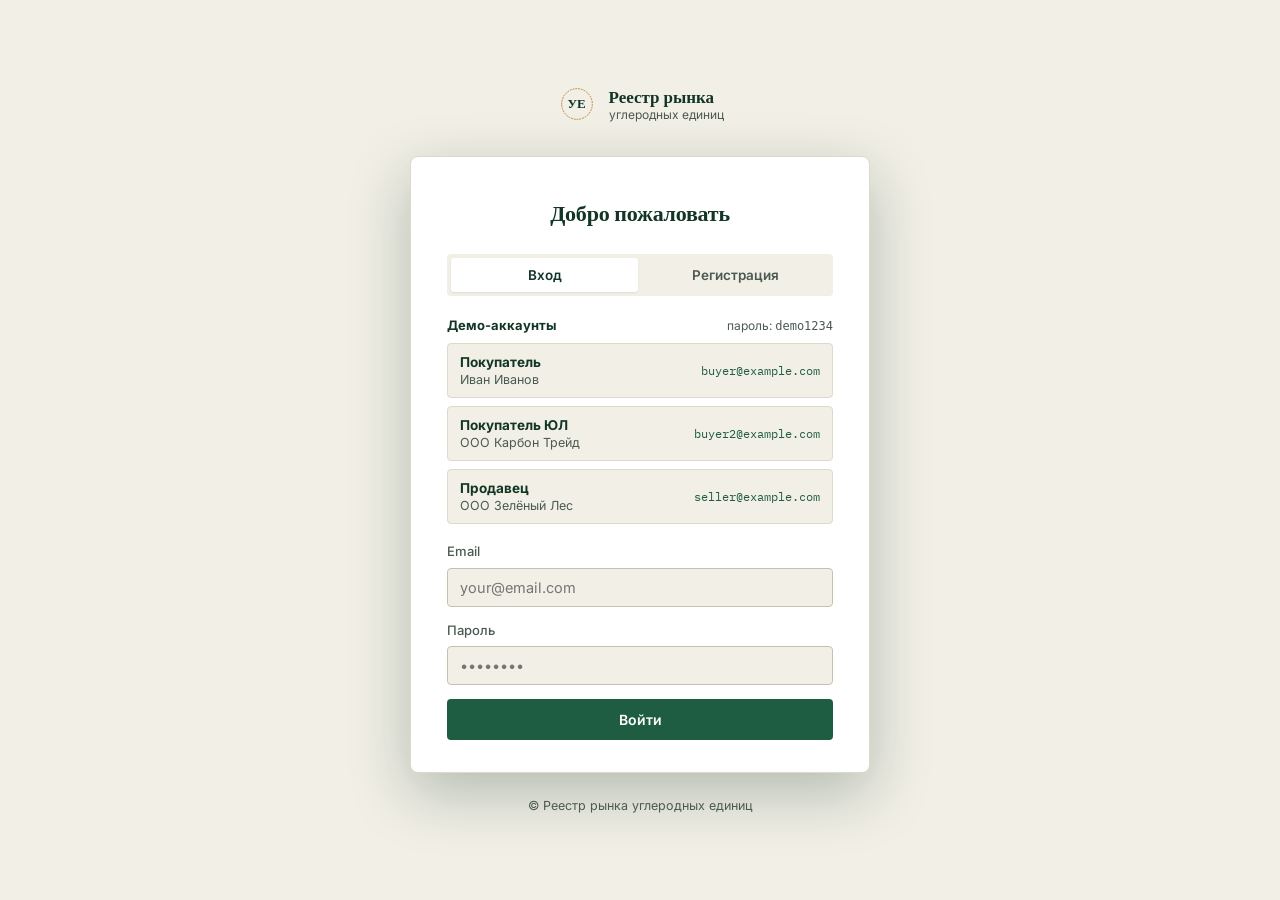
==== commit ad09ee2f: "change host" ====
--- a/login.html
+++ b/login.html
@@ -45,7 +45,7 @@
 
   .login-card {
     width: 100%;
-    max-width: 420px;
+    max-width: 460px;
     background: var(--surface);
     border: 1px solid var(--line);
     border-radius: var(--radius-md);
@@ -73,6 +73,103 @@
     padding: 10px 12px;
     font-size: 13.5px;
     text-align: left;
+  }
+
+  .demo-login {
+    margin: -2px 0 4px;
+  }
+
+  .demo-login-top {
+    display: flex;
+    justify-content: space-between;
+    align-items: baseline;
+    gap: 12px;
+    margin-bottom: 8px;
+  }
+
+  .demo-login-title {
+    font-size: 13px;
+    font-weight: 700;
+    color: var(--forest-deep);
+  }
+
+  .demo-login-password {
+    font-size: 12px;
+    color: var(--ink-soft);
+    white-space: nowrap;
+  }
+
+  .demo-login-list {
+    display: grid;
+    gap: 8px;
+  }
+
+  .demo-account {
+    width: 100%;
+    display: grid;
+    grid-template-columns: 1fr auto;
+    gap: 2px 12px;
+    align-items: center;
+    padding: 10px 12px;
+    text-align: left;
+    color: var(--ink);
+    background: var(--paper);
+    border: 1px solid var(--line);
+    border-radius: var(--radius-sm);
+  }
+
+  .demo-account:hover {
+    background: var(--surface);
+    border-color: var(--forest);
+  }
+
+  .demo-account[disabled] {
+    opacity: .58;
+    cursor: not-allowed;
+  }
+
+  .demo-account-role {
+    font-size: 13.5px;
+    font-weight: 700;
+    color: var(--forest-deep);
+  }
+
+  .demo-account-name {
+    font-size: 12.5px;
+    color: var(--ink-soft);
+  }
+
+  .demo-account-email {
+    grid-row: span 2;
+    font-family: var(--font-mono);
+    font-size: 11.5px;
+    color: var(--forest);
+    white-space: nowrap;
+  }
+
+  @media (max-width: 440px) {
+    .login-card {
+      padding: 32px 22px 28px;
+    }
+
+    .demo-login-top,
+    .demo-account {
+      grid-template-columns: 1fr;
+    }
+
+    .demo-login-top {
+      display: grid;
+      gap: 2px;
+    }
+
+    .demo-login-password,
+    .demo-account-email {
+      white-space: normal;
+    }
+
+    .demo-account-email {
+      grid-row: auto;
+    }
   }
 
   .login-footer {
@@ -108,6 +205,29 @@
 
     <!-- Форма входа -->
     <form id="login-form" class="stack">
+      <div class="demo-login" aria-label="Демо-доступы">
+        <div class="demo-login-top">
+          <span class="demo-login-title">Демо-аккаунты</span>
+          <span class="demo-login-password">пароль: <code>demo1234</code></span>
+        </div>
+        <div class="demo-login-list">
+          <button class="demo-account" type="button" data-demo-account="buyer" aria-label="Войти как покупатель Иван Иванов">
+            <span class="demo-account-role">Покупатель</span>
+            <span class="demo-account-email">buyer@example.com</span>
+            <span class="demo-account-name">Иван Иванов</span>
+          </button>
+          <button class="demo-account" type="button" data-demo-account="buyer2" aria-label="Войти как покупатель ООО Карбон Трейд">
+            <span class="demo-account-role">Покупатель ЮЛ</span>
+            <span class="demo-account-email">buyer2@example.com</span>
+            <span class="demo-account-name">ООО Карбон Трейд</span>
+          </button>
+          <button class="demo-account" type="button" data-demo-account="seller" aria-label="Войти как продавец ООО Зелёный Лес">
+            <span class="demo-account-role">Продавец</span>
+            <span class="demo-account-email">seller@example.com</span>
+            <span class="demo-account-name">ООО Зелёный Лес</span>
+          </button>
+        </div>
+      </div>
       <label class="field">
         <span>Email</span>
         <input type="email" name="email" required autocomplete="email" placeholder="your@email.com">
@@ -117,7 +237,6 @@
         <input type="password" name="password" required autocomplete="current-password" placeholder="••••••••">
       </label>
       <button class="btn btn--primary" type="submit">Войти</button>
-      <p class="hint">Демо-доступ: <code>buyer@example.com</code> или <code>seller@example.com</code>, пароль <code>demo1234</code></p>
     </form>
 
     <!-- Форма регистрации -->
@@ -196,6 +315,25 @@
     const el = document.getElementById("auth-error");
     el.textContent = msg;
     el.hidden = false;
+  }
+
+  const DEMO_ACCOUNTS = {
+    buyer: { email: "buyer@example.com", password: "demo1234" },
+    buyer2: { email: "buyer2@example.com", password: "demo1234" },
+    seller: { email: "seller@example.com", password: "demo1234" },
+  };
+
+  const loginForm = document.getElementById("login-form");
+
+  function fillLoginForm(account) {
+    loginForm.elements.email.value = account.email;
+    loginForm.elements.password.value = account.password;
+  }
+
+  function setLoginBusy(isBusy) {
+    loginForm.querySelectorAll("input, button").forEach((el) => {
+      el.disabled = isBusy;
+    });
   }
 
   async function apiFetch(path, body) {
@@ -225,18 +363,39 @@
     window.location.replace("index.html");
   }
 
-  document.getElementById("login-form").addEventListener("submit", async (e) => {
+  async function loginWithCredentials(email, password) {
+    const data = await apiFetch("/auth/login", { email, password });
+    onSuccess(data);
+  }
+
+  loginForm.addEventListener("submit", async (e) => {
     e.preventDefault();
     const fd = new FormData(e.target);
     try {
-      const data = await apiFetch("/auth/login", {
-        email: fd.get("email"),
-        password: fd.get("password"),
-      });
-      onSuccess(data);
+      setLoginBusy(true);
+      await loginWithCredentials(fd.get("email"), fd.get("password"));
     } catch (err) {
       showError(err.message);
-    }
+    } finally {
+      setLoginBusy(false);
+    }
+  });
+
+  document.querySelectorAll("[data-demo-account]").forEach((btn) => {
+    btn.addEventListener("click", async () => {
+      const account = DEMO_ACCOUNTS[btn.dataset.demoAccount];
+      if (!account) return;
+      fillLoginForm(account);
+      document.getElementById("auth-error").hidden = true;
+      try {
+        setLoginBusy(true);
+        await loginWithCredentials(account.email, account.password);
+      } catch (err) {
+        showError(err.message);
+      } finally {
+        setLoginBusy(false);
+      }
+    });
   });
 
   document.getElementById("register-form").addEventListener("submit", async (e) => {
--- a/style.css
+++ b/style.css
@@ -262,6 +262,14 @@
 
 .quote-foot { display: flex; align-items: center; justify-content: space-between; gap: 12px; flex-wrap: wrap; }
 .quote-more { font-size: 12.5px; color: var(--ink-soft); }
+
+/* ---------------- ВАРИАНТЫ РАСКЛАДКИ (все комбинации в диапазоне) ---------------- */
+.variants-list { display: flex; flex-direction: column; gap: 16px; margin-top: 16px; }
+.variant-card { background: var(--paper); border: 1px solid var(--line); border-radius: var(--radius-md); padding: 18px 20px; }
+.variant-head { display: flex; justify-content: space-between; align-items: baseline; gap: 12px; flex-wrap: wrap; }
+.variant-title { font-family: var(--font-display); font-size: 15px; font-weight: 600; color: var(--forest-deep); }
+.variant-total { font-family: var(--font-mono); font-size: 15px; font-weight: 600; color: var(--forest-deep); }
+.variant-meta { font-size: 12.5px; color: var(--ink-soft); margin-top: 2px; }
 
 /* ---------------- CARDS: LISTINGS / VOUCHERS ---------------- */
 .cards-grid { display: grid; grid-template-columns: repeat(auto-fill, minmax(300px, 1fr)); gap: 16px; }
